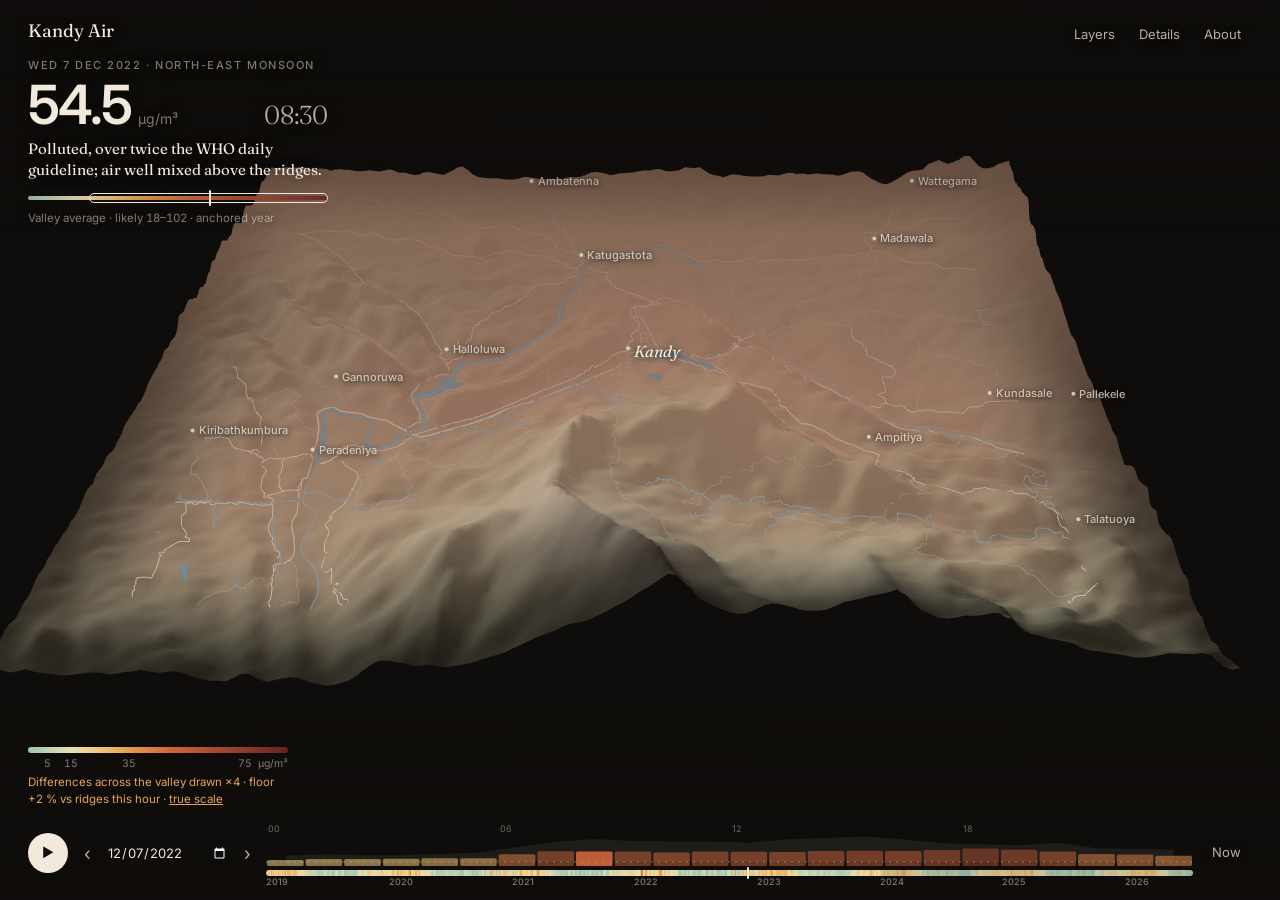
==== index.html @ 382aada0 "Minimal interface, point details, visible within-valley contrast The map is the page. Over it: the h" ====
<!doctype html>
<html lang="en">
<head>
  <meta charset="utf-8" />
  <meta name="viewport" content="width=device-width, initial-scale=1" />
  <title>Kandy Air</title>
  <meta name="description" content="Fine-particle air pollution (PM2.5) over Kandy, Sri Lanka, reconstructed hour by hour at 1 km since 2019: how much, when, and how sure we are about where." />
  <link rel="preconnect" href="https://fonts.googleapis.com" />
  <link rel="preconnect" href="https://fonts.gstatic.com" crossorigin />
  <link href="https://fonts.googleapis.com/css2?family=Fraunces:ital,opsz,wght@0,9..144,300;0,9..144,400;1,9..144,400&family=Inter:wght@400;500;600&display=swap" rel="stylesheet" />
  <link rel="stylesheet" href="css/site.css?v=1793249500" />
  <script type="importmap">{ "imports": { "three": "./js/vendor/three.module.min.js" } }</script>
  <script>window.CITY_ID = 'kandy';</script>
</head>
<body>
  <div id="loading"><p>Filling the valley…</p></div>
  <div id="scene" aria-label="3-D view of the Kandy valley with this hour's PM2.5 drawn as haze. Drag to turn, click a place for its details."></div>
  <canvas id="flat" aria-label="Map of the Kandy valley with this hour's PM2.5"></canvas>
  <div class="shade"></div>

  <!-- the hour, in one glance -->
  <section class="now" aria-live="polite">
    <div class="mark">Kandy Air</div>
    <div class="eyebrow" id="c-date">–</div>
    <div class="val num"><span id="c-val">–</span><small>µg/m³</small><span class="t" id="c-time">–</span></div>
    <p class="say" id="c-say"></p>
    <div class="scale" id="c-scale"><div class="ramp"></div><div class="band" id="c-band"></div><div class="med" id="c-med"></div></div>
    <div class="sub num">Valley average · likely <span id="c-rng">–</span> · <span id="tier">anchored year</span></div>
  </section>

  <nav class="tools">
    <button class="tb" id="open-layers" aria-expanded="false">Layers</button>
    <button class="tb" id="open-details" aria-expanded="false">Details</button>
    <button class="tb" id="open-about">About</button>
  </nav>
  <div class="pop glass" id="layers" hidden>
    <label><input type="checkbox" id="roads-tg" checked /> Roads</label>
    <label><input type="checkbox" id="water-tg" checked /> Rivers &amp; lakes</label>
    <label><input type="checkbox" id="w-conf" /> Where the plausible maps agree</label>
    <label><input type="checkbox" id="true-tg" /> True colour scale (no stretch)</label>
  </div>

  <!-- map key: the honest label for the contrast stretch -->
  <div class="key" id="key">
    <div class="kramp"></div>
    <div class="kt num"><span>5</span><span>15</span><span>35</span><span>75 µg/m³</span></div>
    <button class="kstretch" id="k-stretch" title="Switch to the true colour scale"></button>
  </div>

  <!-- point details: follows its pin -->
  <div class="point glass" id="point" hidden>
    <button class="x" id="point-x" aria-label="Close">×</button>
    <div class="pn" id="pt-name">–</div>
    <div class="pe fine" id="pt-sub">–</div>
    <div class="pv num"><span id="pt-val">–</span><small>µg/m³</small> <span class="pr" id="pt-rel">–</span></div>
    <div class="fine num" id="pt-rng">–</div>
    <svg class="spark" id="pt-spark" aria-label="This spot through the day"></svg>
    <div class="pvd" id="pt-verdict">–</div>
    <button class="lnk" id="pt-csv">Download this day here (CSV)</button>
  </div>

  <!-- time -->
  <section class="time" aria-label="Time">
    <button class="play" id="play" aria-label="Play the day">▶</button>
    <button class="step" id="prev-day" aria-label="Previous day">‹</button>
    <label class="date"><input type="date" id="date" aria-label="Date" /></label>
    <button class="step" id="next-day" aria-label="Next day">›</button>
    <div class="ribbons">
      <div class="day" id="day"><svg id="day-svg"></svg></div>
      <div class="year" id="year"><canvas id="year-cv"></canvas><div id="year-lab"></div></div>
    </div>
    <button class="tb" id="latest">Now</button>
  </section>

  <!-- everything else, closed by default -->
  <aside class="drawer glass" id="drawer" hidden>
    <div class="dhead">
      <div class="tabs" role="tablist">
        <button role="tab" data-tab="air" aria-selected="true">Air</button>
        <button role="tab" data-tab="where" aria-selected="false">Where</button>
        <button role="tab" data-tab="weather" aria-selected="false">Weather</button>
        <button role="tab" data-tab="data" aria-selected="false">Data</button>
      </div>
      <button class="x" id="close-details" aria-label="Close details">×</button>
    </div>
    <div class="body">
      <div class="pane on" id="p-air">
        <p id="air-txt"></p>
        <div class="split"><div class="b" id="c-sb"></div><div class="l" id="c-sl"></div></div>
        <div class="legend2"><span><i style="background:var(--bg-tone)"></i>From outside <b class="num" id="c-pb">–</b></span>
          <span><i style="background:var(--accent)"></i>Made in the valley <b class="num" id="c-pl">–</b></span></div>
        <svg class="mini" id="air-stack" viewBox="0 0 300 120" preserveAspectRatio="none" aria-label="Background and local share through the day"></svg>
        <p class="fine">The split comes from a physical cap on how much of the air can be regional, not from a measured
          source split; across 2019–2023 the valley's own share is about half.</p>
        <div id="air-episode"></div>
        <h4>Documented episodes</h4>
        <div class="chips" id="episodes"></div>
      </div>

      <div class="pane" id="p-where">
        <p id="w-mix"></p>
        <h4>Places</h4>
        <div class="places" id="w-places"></div>
        <h4>Two towns</h4>
        <div class="pair"><select id="town-a" aria-label="First town"></select><span>and</span><select id="town-b" aria-label="Second town"></select></div>
        <div id="w-towns"></div>
        <h4>How sure</h4>
        <p class="fine">How much and when are scaled and fitted to the regulatory station. Where in the valley is physics,
          not measurement: the map's pattern is a satellite surface, stronger where air is trapped under the ridges, and
          its strength is not known. <span id="w-members"></span></p>
        <p class="fine">Kandy's town station reads about twice the Hantana ridge sensor, but mostly by day and least at
          night, when air is most trapped: more likely town traffic or the sensor reading high in humid nights than air
          pooling on the floor, so the map is not sharpened to match it.</p>
      </div>

      <div class="pane" id="p-weather">
        <div class="kv" id="wx-kv"></div>
        <p id="wx-txt"></p>
        <p class="fine" id="wx-cav"></p>
      </div>

      <div class="pane" id="p-data">
        <div class="chips">
          <button class="chip" id="dl-png">Picture of this view</button>
          <button class="chip" id="dl-field">This hour, every 1 km cell (CSV)</button>
          <button class="chip" id="copy-link">Copy a link to this hour</button>
        </div>
        <p class="fine" id="d-tier"></p>
        <p class="fine" id="d-integrity"></p>
        <h4>Credits</h4>
        <div class="kv fine" id="d-credits"></div>
        <p class="fine">Research reconstruction by Daminda Alahakoon (University of Peradeniya). Code and model:
          <a href="https://github.com/daminda1108/kandy_pm25_model">kandy_pm25_model</a>.</p>
      </div>
    </div>
  </aside>

  <div class="modal" id="about" role="dialog" aria-modal="true" aria-labelledby="about-h">
    <article class="glass">
      <button class="x" id="close-about" aria-label="Close">×</button>
      <h2 id="about-h">How it works</h2>
      <p>Each hour the valley's air is built from two parts. A <b>regional background</b> arrives from outside, carried by
        the monsoon winds over the whole island. On top of it the valley <b>adds its own</b>: traffic, cooking, burning,
        held in when the air above the ridges stops mixing.</p>
      <h3>How much, and when</h3>
      <p>The hour-to-hour total comes from a machine-learning model trained on two low-cost sensors near Kandy and driven
        by weather and a global chemistry forecast. Its yearly level comes from satellite estimates, scaled to the Central
        Environmental Authority's Kandy monitoring station; its daily cycle is fitted to that station too. Checked on later
        station years (2022–2023) the level is about right on average (about 1 % low, with wide scatter from day to day);
        day to day it does about as well as a scaled global reanalysis.</p>
      <h3>Where in the valley</h3>
      <p>Nothing measures how the air differs between Kandy's towns: the valley has one regulatory station. The map's
        pattern is physics, not measurement. Its differences are small (a few per cent on a windy afternoon, up to a
        fifth between floor and ridges on a still night), so the map <b>draws them four times stronger</b> to make them
        visible; every number you read is unstretched, and Layers → True colour scale turns the stretch off. In valley
        cities that do have monitoring networks, two places 3–10 km apart usually differ by about 13 %; models learned
        there could not say which of two such places is dirtier.</p>
      <h3>Three kinds of year</h3>
      <p><b>2019–2023</b> are anchored to the satellite level and the station. <b>2024–2026</b> are an extension modelled
        from weather and chemistry: the level there reads about 40 % low against the station, so treat it as uncertain.
        <b>Now</b> shows the latest analysis and a demonstration forecast.</p>
      <h3>Colours</h3>
      <p>Colours are fixed to World Health Organization values (2021): 5 µg/m³ is the annual guideline, 15 the 24-hour
        guideline, 35 and 75 interim targets. The valley average always has its true colour.</p>
    </article>
  </div>

  <script type="module" src="js/app.js?v=1793249500"></script>
</body>
</html>
---- css/site.css ----
/* Kandy Air — design A "The Valley", minimal pass (2026-10-29). The map is the page; the hour is a few lines of
   type over it; time is one slim strip; everything else waits behind Details. Tokens from the phase-0 mock-ups. */
:root {
  --ink-0: #0f0d0b; --ink-1: #17140f; --ink-2: #221e18;
  --ink-line: rgba(242, 233, 220, 0.12);
  --paper: #f2e9dc; --paper-2: rgba(242, 233, 220, 0.74); --paper-3: rgba(242, 233, 220, 0.50);
  --accent: #e8a35a; --cool: #8fc7b2; --bg-tone: #b9a88f;
  --pm-5: #9fc3b2; --pm-15: #e9e1b4; --pm-25: #efc77a; --pm-35: #e59a52; --pm-50: #c9653a; --pm-75: #8e3a2c;
  --ramp: linear-gradient(90deg, var(--pm-5) 0%, var(--pm-15) 16.7%, var(--pm-25) 27.8%, var(--pm-35) 38.9%,
                          var(--pm-50) 55.6%, var(--pm-75) 83.3%, #642420 100%);
  --font-display: 'Fraunces', 'Iowan Old Style', Georgia, serif;
  --font-ui: 'Inter', system-ui, -apple-system, 'Segoe UI', sans-serif;
  --gut: 28px; --blur: saturate(140%) blur(14px);
}
* { box-sizing: border-box; }
html, body { margin: 0; height: 100%; background: var(--ink-0); color: var(--paper); }
body { font: 400 14px/1.5 var(--font-ui); -webkit-font-smoothing: antialiased; overflow: hidden; }
button, select, input { font: inherit; color: inherit; }
a { color: var(--accent); }
[hidden] { display: none !important; }
.num { font-variant-numeric: tabular-nums lining-nums; }
.eyebrow { font: 500 11px/1.3 var(--font-ui); letter-spacing: .14em; text-transform: uppercase; color: var(--paper-3); }
.fine { font-size: 12px; color: var(--paper-3); }
.glass { background: rgba(20, 17, 13, 0.82); backdrop-filter: var(--blur); -webkit-backdrop-filter: var(--blur);
         border: 1px solid var(--ink-line); border-radius: 14px; }
.x { background: none; border: 0; color: var(--paper-3); font-size: 20px; line-height: 1; cursor: pointer; padding: 2px 6px; }
.x:hover { color: var(--paper); }

/* the map */
#scene { position: fixed; inset: 0; }
#scene canvas { display: block; touch-action: none; }
#flat { position: fixed; inset: 0; display: none; }
.no3d #flat { display: block; }
.shade { position: fixed; inset: 0; pointer-events: none;
  background: linear-gradient(180deg, rgba(15,13,11,.72) 0%, rgba(15,13,11,0) 26%, rgba(15,13,11,0) 76%, rgba(15,13,11,.8) 100%); }
.labels { position: absolute; inset: 0; pointer-events: none; overflow: hidden; }
.lbl { position: absolute; left: 0; top: 0; font: 500 11px/1 var(--font-ui); color: var(--paper-2); white-space: nowrap;
       text-shadow: 0 1px 6px rgba(0,0,0,.9); margin: -6px 0 0 8px; transition: opacity .2s; }
.lbl::before { content: ''; position: absolute; left: -8px; top: 3px; width: 4px; height: 4px; border-radius: 50%; background: var(--paper-2); }
.lbl.city { font: 400 italic 16px/1 var(--font-display); color: var(--paper); }
.pin { position: absolute; left: -7px; top: -7px; width: 14px; height: 14px; border-radius: 50%;
       border: 2px solid var(--paper); background: rgba(15,13,11,.35); box-shadow: 0 0 0 5px rgba(242,233,220,.15); }

/* the hour */
.now { position: fixed; left: var(--gut); top: 22px; width: 300px; z-index: 6; text-shadow: 0 1px 12px rgba(0,0,0,.6); }
.mark { font: 400 18px/1 var(--font-display); margin-bottom: 18px; }
.val { margin: 6px 0 2px; font: 600 54px/1 var(--font-ui); letter-spacing: -.03em; display: flex; align-items: baseline; gap: 6px; }
.val small { font: 400 14px var(--font-ui); color: var(--paper-3); letter-spacing: 0; }
.val .t { margin-left: auto; font: 300 26px/1 var(--font-display); letter-spacing: 0; color: var(--paper-2); }
.say { margin: 6px 0 10px; font: 400 15px/1.4 var(--font-display); color: var(--paper); }
.scale { position: relative; height: 16px; }
.scale .ramp { position: absolute; left: 0; right: 0; top: 6px; height: 4px; border-radius: 4px; background: var(--ramp); opacity: .9; }
.scale .band { position: absolute; top: 3px; height: 10px; border: 1.5px solid var(--paper); border-radius: 6px; transition: left .3s, width .3s; }
.scale .med { position: absolute; top: 0; width: 2px; height: 16px; background: var(--paper); border-radius: 2px; transition: left .3s; }
.sub { margin-top: 4px; font-size: 11.5px; color: var(--paper-3); }

/* top-right tools + layers popover */
.tools { position: fixed; top: 18px; right: var(--gut); z-index: 8; display: flex; gap: 2px; }
.tb { background: none; border: 0; color: var(--paper-2); font-size: 13px; padding: 7px 11px; border-radius: 8px; cursor: pointer;
      text-shadow: 0 1px 8px rgba(0,0,0,.7); }
.tb:hover, .tb[aria-expanded="true"] { color: var(--paper); background: rgba(242,233,220,.08); }
.pop { position: fixed; top: 56px; right: var(--gut); z-index: 9; padding: 10px 14px; display: grid; gap: 8px; font-size: 13px; }
.pop label { display: flex; gap: 8px; align-items: center; cursor: pointer; color: var(--paper-2); white-space: nowrap; }
.pop input { accent-color: var(--accent); }

/* map key */
.key { position: fixed; left: var(--gut); bottom: 92px; width: 260px; z-index: 6; }
.kramp { height: 6px; border-radius: 6px; background: var(--ramp); }
.kt { display: flex; justify-content: space-between; font-size: 10.5px; color: var(--paper-3); margin-top: 3px; }
.kt span:nth-child(1) { margin-left: 2%; } /* rough WHO positions on the 0-90 ramp: 5, 15, 35, 75 */
.kstretch { margin-top: 6px; background: none; border: 0; padding: 0; font-size: 11.5px; color: var(--accent); cursor: pointer; text-align: left; }
.kstretch:hover { text-decoration: underline; }

/* point card */
.point { position: fixed; left: 0; top: 0; z-index: 7; width: 240px; padding: 12px 14px 10px; pointer-events: auto; }
.point .x { position: absolute; right: 4px; top: 4px; }
.pn { font: 400 italic 18px/1.15 var(--font-display); padding-right: 18px; }
.pv { margin: 8px 0 0; font: 600 26px/1 var(--font-ui); letter-spacing: -.02em; }
.pv small { font: 400 12px var(--font-ui); color: var(--paper-3); margin-left: 3px; }
.pr { font: 500 12px var(--font-ui); margin-left: 6px; }
.pr.up { color: var(--accent); } .pr.dn { color: var(--cool); } .pr.q { color: var(--paper-3); }
.spark { display: block; width: 100%; height: 44px; margin: 8px 0 4px; }
.pvd { font-size: 12px; color: var(--paper-2); margin-bottom: 6px; }
.lnk { background: none; border: 0; padding: 0; font-size: 11.5px; color: var(--accent); cursor: pointer; }

/* time strip */
.time { position: fixed; left: var(--gut); right: var(--gut); bottom: 18px; z-index: 6; height: 58px;
        display: flex; align-items: center; gap: 8px; }
.play { flex: none; width: 40px; height: 40px; border-radius: 50%; background: var(--paper); color: var(--ink-0); border: 0;
        display: grid; place-items: center; font-size: 13px; cursor: pointer; }
.step { flex: none; background: none; border: 0; color: var(--paper-2); font-size: 18px; width: 22px; cursor: pointer; }
.date input { background: transparent; border: 0; color: var(--paper); font-size: 13px; width: 122px; color-scheme: dark; }
.ribbons { flex: 1; min-width: 0; display: grid; grid-template-rows: 1fr 12px; height: 58px; row-gap: 3px; }
.day { position: relative; min-height: 0; cursor: pointer; }
.day svg { width: 100%; height: 100%; display: block; overflow: visible; }
.year { position: relative; cursor: pointer; }
.year canvas { width: 100%; height: 6px; display: block; border-radius: 3px; }
.year .yl { position: absolute; top: 7px; font: 500 9px/1 var(--font-ui); color: var(--paper-3); }
.year .ext { display: none; }

/* details drawer */
.drawer { position: fixed; right: var(--gut); top: 60px; bottom: 92px; width: 360px; z-index: 7; display: flex; flex-direction: column; }
.dhead { display: flex; align-items: center; padding: 6px 6px 6px 8px; border-bottom: 1px solid var(--ink-line); }
.tabs { display: flex; gap: 2px; flex: 1; }
.tabs button { background: none; border: 0; font: 500 12.5px/1 var(--font-ui); color: var(--paper-3); padding: 8px 10px; border-radius: 8px; cursor: pointer; }
.tabs button[aria-selected="true"] { color: var(--paper); background: rgba(242,233,220,.08); }
.drawer .body { padding: 14px 18px 18px; overflow: auto; flex: 1; }
.pane { display: none; } .pane.on { display: block; }
.drawer h4 { font: 500 11px/1.3 var(--font-ui); letter-spacing: .12em; text-transform: uppercase; color: var(--paper-3); margin: 18px 0 8px; }
.drawer p { color: var(--paper-2); font-size: 13px; margin: 0 0 10px; }
.drawer p.fine { font-size: 12px; color: var(--paper-3); }
.drawer p b { color: var(--paper); font-weight: 500; }
.kv { display: grid; grid-template-columns: 1fr auto; row-gap: 6px; column-gap: 12px; font-size: 13px; margin: 4px 0 10px; }
.kv > span:nth-child(odd) { color: var(--paper-3); }
.split { display: flex; height: 6px; border-radius: 6px; overflow: hidden; margin: 6px 0 6px; background: rgba(242,233,220,.06); }
.split .b { background: var(--bg-tone); } .split .l { background: var(--accent); }
.legend2 { display: flex; justify-content: space-between; gap: 8px; font-size: 12px; color: var(--paper-2); margin-bottom: 8px; }
.legend2 i { display: inline-block; width: 8px; height: 8px; border-radius: 2px; margin-right: 6px; }
svg.mini { width: 100%; height: 90px; display: block; margin: 6px 0 8px; }
.places { display: grid; gap: 6px; }
.place { display: grid; grid-template-columns: 1fr auto; align-items: baseline; padding: 6px 0; border-bottom: 1px solid var(--ink-line); }
.place .nm { font: 400 italic 15px/1.2 var(--font-display); }
.place .vd { font-size: 12px; text-align: right; }
.place .rg { grid-column: 1 / -1; font-size: 11px; color: var(--paper-3); }
.v-up { color: var(--accent); } .v-dn { color: var(--cool); } .v-q { color: var(--paper-2); }
.pair { display: flex; gap: 8px; align-items: center; margin: 4px 0 10px; font-size: 13px; }
select { background: var(--ink-2); border: 1px solid var(--ink-line); border-radius: 8px; padding: 5px 8px; }
.chip { background: rgba(242,233,220,.06); border: 1px solid var(--ink-line); border-radius: 99px; padding: 5px 11px;
        font-size: 12px; cursor: pointer; color: var(--paper-2); }
.chip:hover { color: var(--paper); border-color: rgba(242,233,220,.3); }
.chips { display: flex; flex-wrap: wrap; gap: 6px; margin: 4px 0 12px; }

/* about */
.modal { position: fixed; inset: 0; z-index: 20; background: rgba(15,13,11,.72); display: none; place-items: center; padding: 24px; }
.modal.on { display: grid; }
.modal article { position: relative; max-width: 680px; max-height: 86vh; overflow: auto; padding: 28px 32px; }
.modal .x { position: absolute; right: 10px; top: 10px; }
.modal h2 { font: 300 30px/1.1 var(--font-display); margin: 0 0 14px; }
.modal h3 { font: 400 19px/1.25 var(--font-display); margin: 20px 0 6px; }
.modal p { color: var(--paper-2); font-size: 14px; }

#loading { position: fixed; inset: 0; z-index: 30; display: grid; place-items: center; background: var(--ink-0); transition: opacity .45s; }
#loading.done { opacity: 0; pointer-events: none; }
#loading p { font: 300 22px var(--font-display); color: var(--paper-2); }
#loading .err { color: var(--accent); font: 400 15px var(--font-ui); max-width: 520px; text-align: center; }

/* phone: map fills the screen; the hour on top, time at the bottom, details as a bottom sheet */
@media (max-width: 760px) {
  :root { --gut: 14px; }
  .now { width: auto; right: 120px; top: 14px; }
  .mark { margin-bottom: 10px; font-size: 16px; }
  .val { font-size: 40px; } .val .t { font-size: 20px; }
  .say { font-size: 13.5px; }
  .tools { top: 10px; }
  .tb { padding: 6px 8px; font-size: 12px; }
  .key { bottom: 84px; width: 200px; }
  .time { left: 10px; right: 10px; bottom: 10px; gap: 4px; }
  .date input { width: 104px; font-size: 12px; }
  .step { width: 16px; }
  .drawer { left: 0; right: 0; bottom: 0; top: 34vh; width: auto; border-radius: 16px 16px 0 0; z-index: 12; }
  .point { left: 14px; right: 14px; top: auto; bottom: 78px; width: auto; transform: none !important; }
  .point .spark { height: 36px; }
  .year .yl { display: none; }
  .key { bottom: 78px; }
  body:has(.point:not([hidden])) .key { display: none; }
  .modal article { padding: 22px 20px; }
}
@media (prefers-reduced-motion: reduce) { * { animation: none !important; transition: none !important; } }
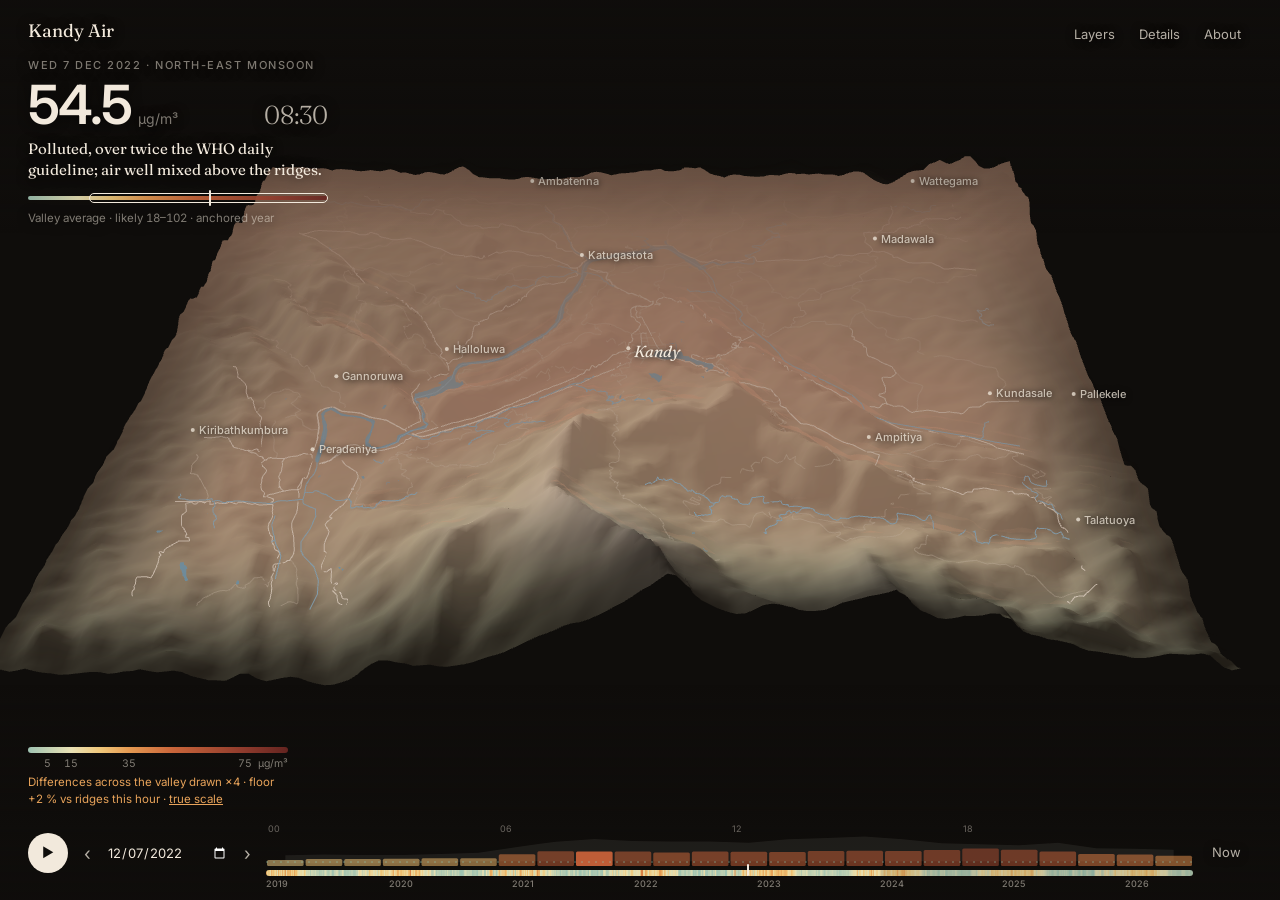
==== commit ca12b578: "UX pass: calmer, faster, more responsive explorer Measured first (localhost: hour 40 ms, day 22 ms, " ====
--- a/index.html
+++ b/index.html
@@ -8,7 +8,7 @@
   <link rel="preconnect" href="https://fonts.googleapis.com" />
   <link rel="preconnect" href="https://fonts.gstatic.com" crossorigin />
   <link href="https://fonts.googleapis.com/css2?family=Fraunces:ital,opsz,wght@0,9..144,300;0,9..144,400;1,9..144,400&family=Inter:wght@400;500;600&display=swap" rel="stylesheet" />
-  <link rel="stylesheet" href="css/site.css?v=1793249500" />
+  <link rel="stylesheet" href="css/site.css?v=1793254900" />
   <script type="importmap">{ "imports": { "three": "./js/vendor/three.module.min.js" } }</script>
   <script>window.CITY_ID = 'kandy';</script>
 </head>
@@ -17,6 +17,8 @@
   <div id="scene" aria-label="3-D view of the Kandy valley with this hour's PM2.5 drawn as haze. Drag to turn, click a place for its details."></div>
   <canvas id="flat" aria-label="Map of the Kandy valley with this hour's PM2.5"></canvas>
   <div class="shade"></div>
+  <div class="tip" id="tip" hidden></div>
+  <div class="busy" id="busy" hidden></div>
 
   <!-- the hour, in one glance -->
   <section class="now" aria-live="polite">
@@ -34,10 +36,14 @@
     <button class="tb" id="open-about">About</button>
   </nav>
   <div class="pop glass" id="layers" hidden>
+    <label><input type="checkbox" id="wx-tg" /> Weather: wind, rain, mixing height</label>
+    <label><input type="checkbox" id="urban-tg" /> Urban development (built-up land)</label>
     <label><input type="checkbox" id="roads-tg" checked /> Roads</label>
     <label><input type="checkbox" id="water-tg" checked /> Rivers &amp; lakes</label>
     <label><input type="checkbox" id="w-conf" /> Where the plausible maps agree</label>
-    <label><input type="checkbox" id="true-tg" /> True colour scale (no stretch)</label>
+    <label><input type="checkbox" id="true-tg" /> True colour scale (no ×4 stretch)</label>
+    <button class="lnk" id="reset-view">Reset the view</button>
+    <p class="fine hint">Drag to turn · scroll or pinch to zoom where you point · right-drag or two fingers to move</p>
   </div>
 
   <!-- map key: the honest label for the contrast stretch -->
@@ -45,18 +51,18 @@
     <div class="kramp"></div>
     <div class="kt num"><span>5</span><span>15</span><span>35</span><span>75 µg/m³</span></div>
     <button class="kstretch" id="k-stretch" title="Switch to the true colour scale"></button>
+    <div class="kline" id="k-wx" hidden></div>
+    <div class="kline" id="k-urban" hidden><i class="sw-urban"></i>Pale ground = built-up land (ESA WorldCover 2021)</div>
   </div>
 
   <!-- point details: follows its pin -->
   <div class="point glass" id="point" hidden>
-    <button class="x" id="point-x" aria-label="Close">×</button>
-    <div class="pn" id="pt-name">–</div>
-    <div class="pe fine" id="pt-sub">–</div>
-    <div class="pv num"><span id="pt-val">–</span><small>µg/m³</small> <span class="pr" id="pt-rel">–</span></div>
-    <div class="fine num" id="pt-rng">–</div>
-    <svg class="spark" id="pt-spark" aria-label="This spot through the day"></svg>
-    <div class="pvd" id="pt-verdict">–</div>
-    <button class="lnk" id="pt-csv">Download this day here (CSV)</button>
+    <div class="phd" id="pt-drag" title="Drag to move"><span class="pn" id="pt-name">–</span>
+      <button class="x" id="point-x" aria-label="Close">×</button></div>
+    <div class="pv num"><span id="pt-val">–</span><small>µg/m³</small><span class="pr" id="pt-rel">–</span></div>
+    <div class="fine num" id="pt-sub">–</div>
+    <svg class="spark" id="pt-spark" aria-label="This spot through the day (dashed: valley average)"></svg>
+    <div class="pft"><span class="fine" id="pt-verdict">–</span><button class="lnk" id="pt-csv">CSV</button></div>
   </div>
 
   <!-- time -->
@@ -165,6 +171,6 @@
     </article>
   </div>
 
-  <script type="module" src="js/app.js?v=1793249500"></script>
+  <script type="module" src="js/app.js?v=1793254900"></script>
 </body>
 </html>
--- a/css/site.css
+++ b/css/site.css
@@ -62,6 +62,21 @@
 .pop { position: fixed; top: 56px; right: var(--gut); z-index: 9; padding: 10px 14px; display: grid; gap: 8px; font-size: 13px; }
 .pop label { display: flex; gap: 8px; align-items: center; cursor: pointer; color: var(--paper-2); white-space: nowrap; }
 .pop input { accent-color: var(--accent); }
+.pop .hint { margin: 2px 0 0; max-width: 240px; white-space: normal; }
+.pop .lnk { text-align: left; }
+.kline { margin-top: 5px; font-size: 11.5px; color: var(--paper-2); display: flex; gap: 6px; align-items: center; }
+.sw-urban { width: 14px; height: 9px; border-radius: 2px; background: rgb(237,227,209); display: inline-block; }
+
+/* hover readout + loading line */
+.tip { position: fixed; left: 0; top: 0; z-index: 9; pointer-events: none; padding: 4px 8px; border-radius: 6px;
+       background: rgba(15,13,11,.86); border: 1px solid var(--ink-line); font-size: 11.5px; color: var(--paper); white-space: nowrap; }
+.tip b { font-weight: 600; }
+.busy { position: fixed; left: 0; right: 0; top: 0; height: 2px; z-index: 30; overflow: hidden; }
+.busy::after { content: ''; position: absolute; top: 0; height: 2px; width: 30%; background: var(--accent);
+               animation: busy 1s ease-in-out infinite; }
+@keyframes busy { 0% { left: -30%; } 100% { left: 100%; } }
+.tb:focus-visible, .play:focus-visible, .step:focus-visible, .chip:focus-visible, .lnk:focus-visible, .tabs button:focus-visible {
+  outline: 2px solid var(--accent); outline-offset: 2px; }
 
 /* map key */
 .key { position: fixed; left: var(--gut); bottom: 92px; width: 260px; z-index: 6; }
@@ -71,16 +86,19 @@
 .kstretch { margin-top: 6px; background: none; border: 0; padding: 0; font-size: 11.5px; color: var(--accent); cursor: pointer; text-align: left; }
 .kstretch:hover { text-decoration: underline; }
 
-/* point card */
-.point { position: fixed; left: 0; top: 0; z-index: 7; width: 240px; padding: 12px 14px 10px; pointer-events: auto; }
-.point .x { position: absolute; right: 4px; top: 4px; }
-.pn { font: 400 italic 18px/1.15 var(--font-display); padding-right: 18px; }
-.pv { margin: 8px 0 0; font: 600 26px/1 var(--font-ui); letter-spacing: -.02em; }
-.pv small { font: 400 12px var(--font-ui); color: var(--paper-3); margin-left: 3px; }
-.pr { font: 500 12px var(--font-ui); margin-left: 6px; }
+/* point card: compact, follows its pin until dragged */
+.point { position: fixed; left: 0; top: 0; z-index: 7; width: 200px; padding: 6px 10px 8px; border-radius: 10px; }
+.phd { display: flex; align-items: center; gap: 6px; cursor: grab; touch-action: none; user-select: none; margin-right: -6px; }
+.phd:active { cursor: grabbing; }
+.pn { flex: 1; font: 400 italic 15px/1.2 var(--font-display); white-space: nowrap; overflow: hidden; text-overflow: ellipsis; }
+.point .x { font-size: 17px; padding: 0 4px; }
+.pv { margin: 2px 0 0; font: 600 20px/1.1 var(--font-ui); letter-spacing: -.02em; display: flex; align-items: baseline; gap: 3px; }
+.pv small { font: 400 11px var(--font-ui); color: var(--paper-3); }
+.pr { font: 500 11.5px var(--font-ui); margin-left: auto; }
 .pr.up { color: var(--accent); } .pr.dn { color: var(--cool); } .pr.q { color: var(--paper-3); }
-.spark { display: block; width: 100%; height: 44px; margin: 8px 0 4px; }
-.pvd { font-size: 12px; color: var(--paper-2); margin-bottom: 6px; }
+.point .fine { font-size: 11px; }
+.spark { display: block; width: 100%; height: 30px; margin: 4px 0 2px; }
+.pft { display: flex; justify-content: space-between; align-items: baseline; gap: 8px; }
 .lnk { background: none; border: 0; padding: 0; font-size: 11.5px; color: var(--accent); cursor: pointer; }
 
 /* time strip */
@@ -91,11 +109,12 @@
 .step { flex: none; background: none; border: 0; color: var(--paper-2); font-size: 18px; width: 22px; cursor: pointer; }
 .date input { background: transparent; border: 0; color: var(--paper); font-size: 13px; width: 122px; color-scheme: dark; }
 .ribbons { flex: 1; min-width: 0; display: grid; grid-template-rows: 1fr 12px; height: 58px; row-gap: 3px; }
-.day { position: relative; min-height: 0; cursor: pointer; }
+.day { position: relative; min-height: 0; cursor: ew-resize; touch-action: none; }
 .day svg { width: 100%; height: 100%; display: block; overflow: visible; }
-.year { position: relative; cursor: pointer; }
+.year { position: relative; cursor: ew-resize; touch-action: none; padding: 3px 0; margin: -3px 0; }
 .year canvas { width: 100%; height: 6px; display: block; border-radius: 3px; }
-.year .yl { position: absolute; top: 7px; font: 500 9px/1 var(--font-ui); color: var(--paper-3); }
+.year:hover canvas { height: 8px; margin-top: -1px; }
+.year .yl { position: absolute; top: 12px; font: 500 9px/1 var(--font-ui); color: var(--paper-3); }
 .year .ext { display: none; }
 
 /* details drawer */
@@ -159,7 +178,6 @@
   .step { width: 16px; }
   .drawer { left: 0; right: 0; bottom: 0; top: 34vh; width: auto; border-radius: 16px 16px 0 0; z-index: 12; }
   .point { left: 14px; right: 14px; top: auto; bottom: 78px; width: auto; transform: none !important; }
-  .point .spark { height: 36px; }
   .year .yl { display: none; }
   .key { bottom: 78px; }
   body:has(.point:not([hidden])) .key { display: none; }
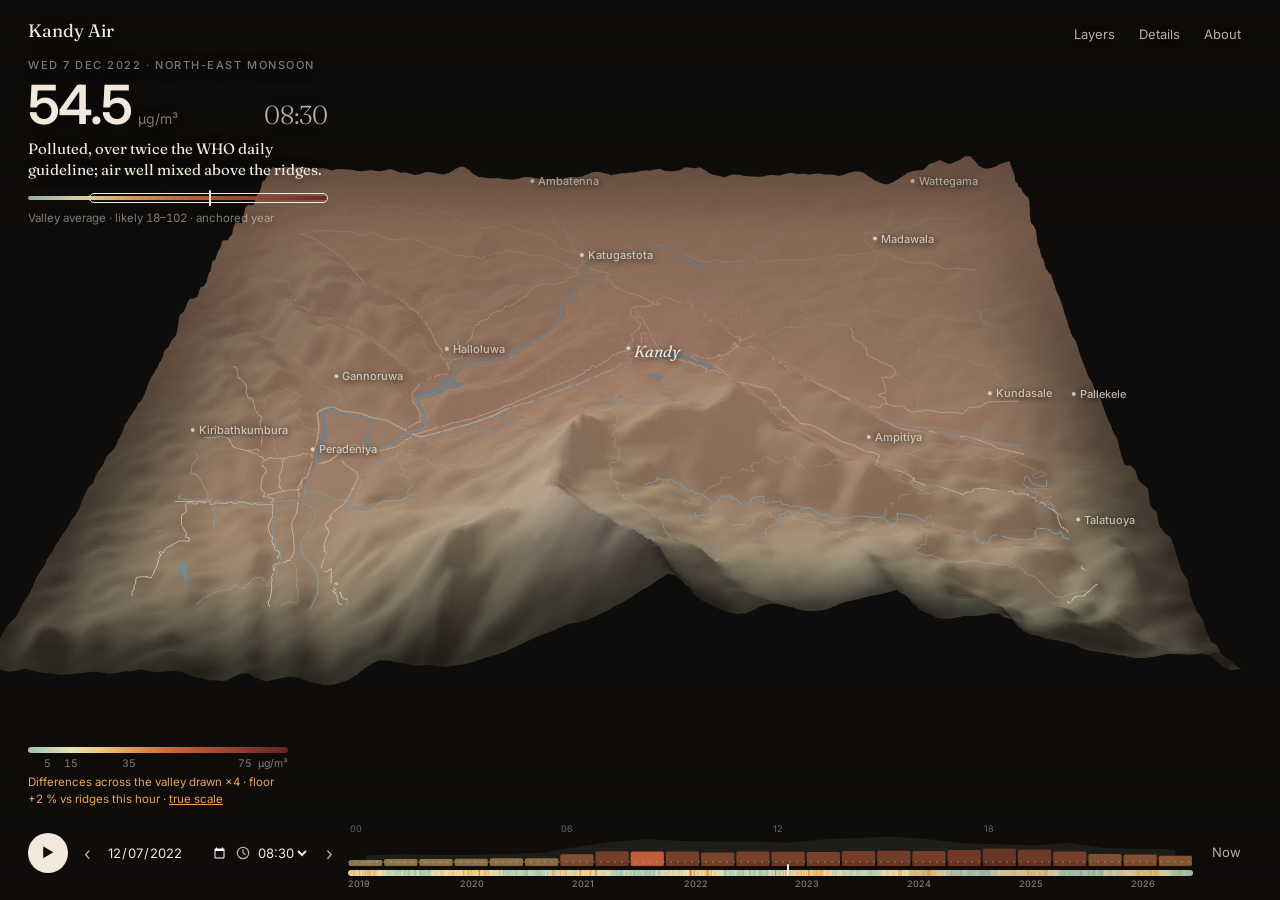
==== commit fddafd15: "Clock: pick the time of day from the time strip A clock-labelled selector beside the date (00:30 ..." ====
--- a/index.html
+++ b/index.html
@@ -8,7 +8,7 @@
   <link rel="preconnect" href="https://fonts.googleapis.com" />
   <link rel="preconnect" href="https://fonts.gstatic.com" crossorigin />
   <link href="https://fonts.googleapis.com/css2?family=Fraunces:ital,opsz,wght@0,9..144,300;0,9..144,400;1,9..144,400&family=Inter:wght@400;500;600&display=swap" rel="stylesheet" />
-  <link rel="stylesheet" href="css/site.css?v=1793254900" />
+  <link rel="stylesheet" href="css/site.css?v=1793255500" />
   <script type="importmap">{ "imports": { "three": "./js/vendor/three.module.min.js" } }</script>
   <script>window.CITY_ID = 'kandy';</script>
 </head>
@@ -70,6 +70,7 @@
     <button class="play" id="play" aria-label="Play the day">▶</button>
     <button class="step" id="prev-day" aria-label="Previous day">‹</button>
     <label class="date"><input type="date" id="date" aria-label="Date" /></label>
+    <label class="clock" title="Time of day (Sri Lanka time)"><svg viewBox="0 0 16 16" aria-hidden="true"><circle cx="8" cy="8" r="6.5"/><path d="M8 4v4l2.6 1.6"/></svg><select id="hour" aria-label="Time of day"></select></label>
     <button class="step" id="next-day" aria-label="Next day">›</button>
     <div class="ribbons">
       <div class="day" id="day"><svg id="day-svg"></svg></div>
@@ -171,6 +172,6 @@
     </article>
   </div>
 
-  <script type="module" src="js/app.js?v=1793254900"></script>
+  <script type="module" src="js/app.js?v=1793255500"></script>
 </body>
 </html>
--- a/css/site.css
+++ b/css/site.css
@@ -108,6 +108,10 @@
         display: grid; place-items: center; font-size: 13px; cursor: pointer; }
 .step { flex: none; background: none; border: 0; color: var(--paper-2); font-size: 18px; width: 22px; cursor: pointer; }
 .date input { background: transparent; border: 0; color: var(--paper); font-size: 13px; width: 122px; color-scheme: dark; }
+.clock { display: inline-flex; align-items: center; gap: 4px; color: var(--paper-2); }
+.clock svg { width: 14px; height: 14px; fill: none; stroke: currentColor; stroke-width: 1.4; stroke-linecap: round; }
+.clock select { background: transparent; border: 0; padding: 2px 0; font-size: 13px; color: var(--paper); cursor: pointer; color-scheme: dark; }
+.clock select option { background: var(--ink-2); }
 .ribbons { flex: 1; min-width: 0; display: grid; grid-template-rows: 1fr 12px; height: 58px; row-gap: 3px; }
 .day { position: relative; min-height: 0; cursor: ew-resize; touch-action: none; }
 .day svg { width: 100%; height: 100%; display: block; overflow: visible; }
@@ -175,6 +179,7 @@
   .key { bottom: 84px; width: 200px; }
   .time { left: 10px; right: 10px; bottom: 10px; gap: 4px; }
   .date input { width: 104px; font-size: 12px; }
+  .clock svg { display: none; } .clock select { font-size: 12px; }
   .step { width: 16px; }
   .drawer { left: 0; right: 0; bottom: 0; top: 34vh; width: auto; border-radius: 16px 16px 0 0; z-index: 12; }
   .point { left: 14px; right: 14px; top: auto; bottom: 78px; width: auto; transform: none !important; }
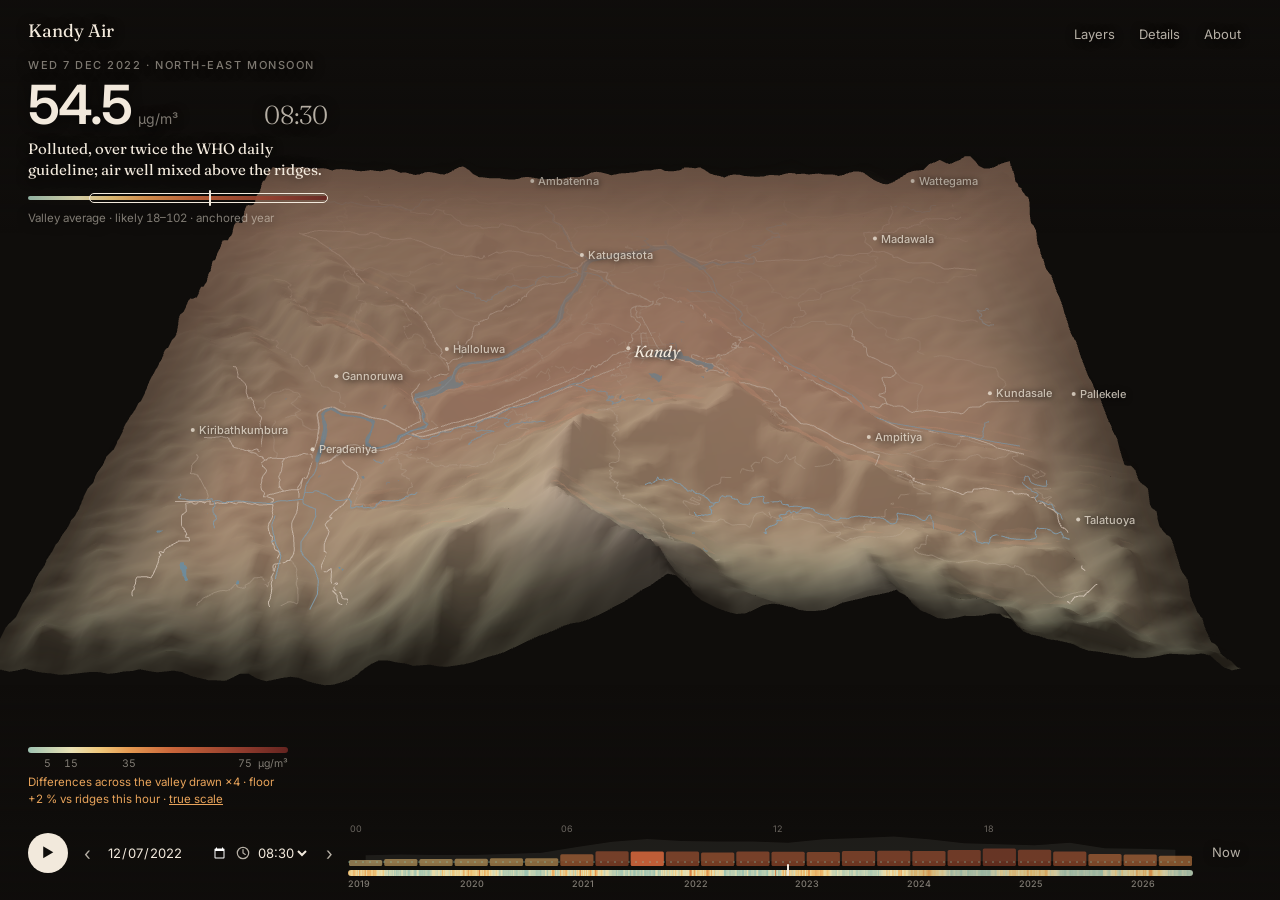
==== commit 21bbe37f: "2025-26 day-to-day timing from the CEA island network (framework F.163) From mid-2025, on days when " ====
--- a/index.html
+++ b/index.html
@@ -8,7 +8,7 @@
   <link rel="preconnect" href="https://fonts.googleapis.com" />
   <link rel="preconnect" href="https://fonts.gstatic.com" crossorigin />
   <link href="https://fonts.googleapis.com/css2?family=Fraunces:ital,opsz,wght@0,9..144,300;0,9..144,400;1,9..144,400&family=Inter:wght@400;500;600&display=swap" rel="stylesheet" />
-  <link rel="stylesheet" href="css/site.css?v=1793255500" />
+  <link rel="stylesheet" href="css/site.css?v=1793258500" />
   <script type="importmap">{ "imports": { "three": "./js/vendor/three.module.min.js" } }</script>
   <script>window.CITY_ID = 'kandy';</script>
 </head>
@@ -37,7 +37,6 @@
   </nav>
   <div class="pop glass" id="layers" hidden>
     <label><input type="checkbox" id="wx-tg" /> Weather: wind, rain, mixing height</label>
-    <label><input type="checkbox" id="urban-tg" /> Urban development (built-up land)</label>
     <label><input type="checkbox" id="roads-tg" checked /> Roads</label>
     <label><input type="checkbox" id="water-tg" checked /> Rivers &amp; lakes</label>
     <label><input type="checkbox" id="w-conf" /> Where the plausible maps agree</label>
@@ -52,7 +51,6 @@
     <div class="kt num"><span>5</span><span>15</span><span>35</span><span>75 µg/m³</span></div>
     <button class="kstretch" id="k-stretch" title="Switch to the true colour scale"></button>
     <div class="kline" id="k-wx" hidden></div>
-    <div class="kline" id="k-urban" hidden><i class="sw-urban"></i>Pale ground = built-up land (ESA WorldCover 2021)</div>
   </div>
 
   <!-- point details: follows its pin -->
@@ -164,7 +162,9 @@
         there could not say which of two such places is dirtier.</p>
       <h3>Three kinds of year</h3>
       <p><b>2019–2023</b> are anchored to the satellite level and the station. <b>2024–2026</b> are an extension modelled
-        from weather and chemistry: the level there reads about 40 % low against the station, so treat it as uncertain.
+        from weather and chemistry; from mid-2025 their day-to-day ups and downs follow the CEA air-quality network in
+        nearby towns. Their level reads about 40 % low against the Kandy station, which has itself read higher since it
+        restarted in late 2022, so treat the level as uncertain.
         <b>Now</b> shows the latest analysis and a demonstration forecast.</p>
       <h3>Colours</h3>
       <p>Colours are fixed to World Health Organization values (2021): 5 µg/m³ is the annual guideline, 15 the 24-hour
@@ -172,6 +172,6 @@
     </article>
   </div>
 
-  <script type="module" src="js/app.js?v=1793255500"></script>
+  <script type="module" src="js/app.js?v=1793258500"></script>
 </body>
 </html>
--- a/css/site.css
+++ b/css/site.css
@@ -65,7 +65,6 @@
 .pop .hint { margin: 2px 0 0; max-width: 240px; white-space: normal; }
 .pop .lnk { text-align: left; }
 .kline { margin-top: 5px; font-size: 11.5px; color: var(--paper-2); display: flex; gap: 6px; align-items: center; }
-.sw-urban { width: 14px; height: 9px; border-radius: 2px; background: rgb(237,227,209); display: inline-block; }
 
 /* hover readout + loading line */
 .tip { position: fixed; left: 0; top: 0; z-index: 9; pointer-events: none; padding: 4px 8px; border-radius: 6px;
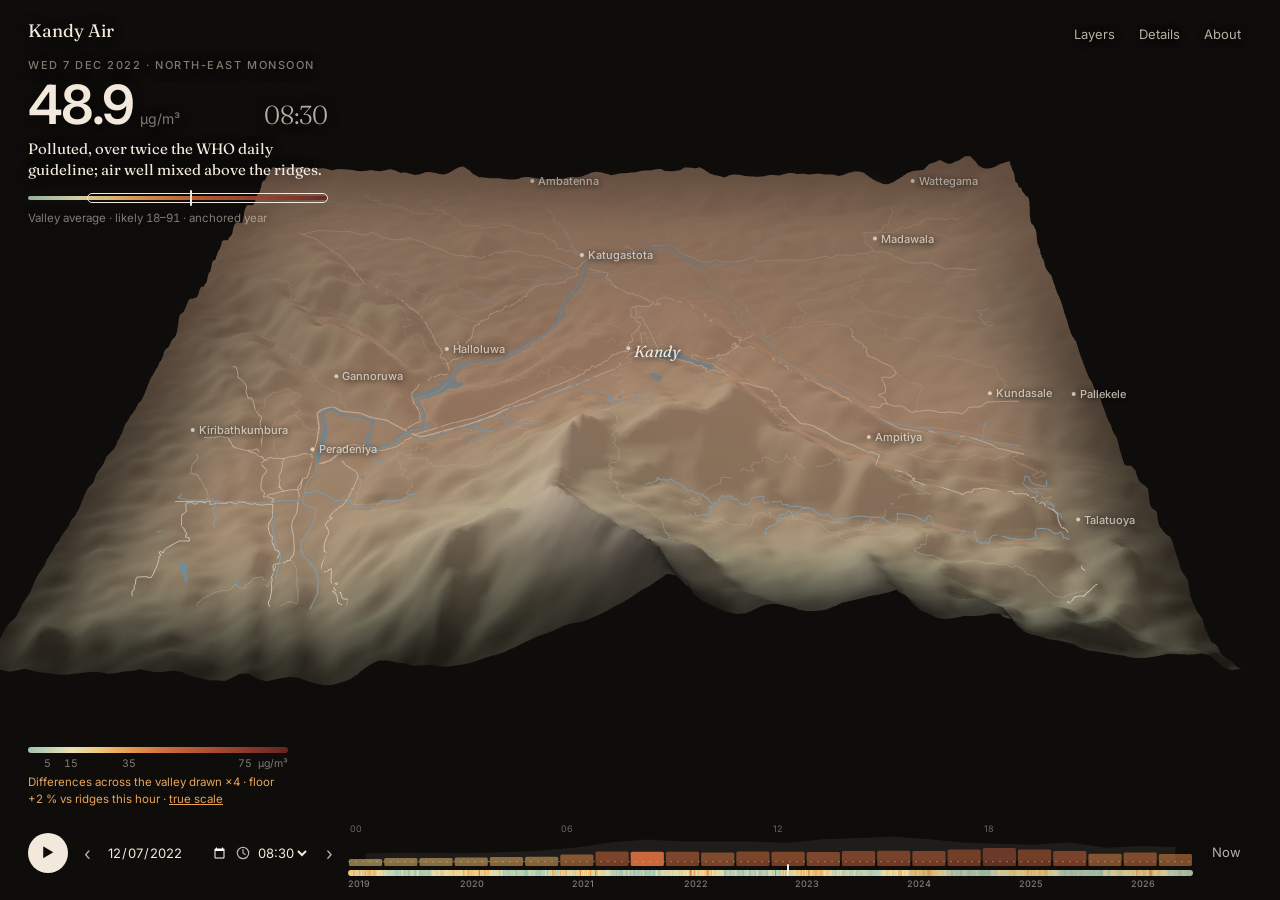
==== commit e2ee8658: "Weekly rhythm (F.167): re-export with Sunday/holiday mornings fitted to the CEA station; About text;" ====
--- a/index.html
+++ b/index.html
@@ -8,7 +8,7 @@
   <link rel="preconnect" href="https://fonts.googleapis.com" />
   <link rel="preconnect" href="https://fonts.gstatic.com" crossorigin />
   <link href="https://fonts.googleapis.com/css2?family=Fraunces:ital,opsz,wght@0,9..144,300;0,9..144,400;1,9..144,400&family=Inter:wght@400;500;600&display=swap" rel="stylesheet" />
-  <link rel="stylesheet" href="css/site.css?v=1793258500" />
+  <link rel="stylesheet" href="css/site.css?v=1793349600" />
   <script type="importmap">{ "imports": { "three": "./js/vendor/three.module.min.js" } }</script>
   <script>window.CITY_ID = 'kandy';</script>
 </head>
@@ -150,7 +150,8 @@
       <h3>How much, and when</h3>
       <p>The hour-to-hour total comes from a machine-learning model trained on two low-cost sensors near Kandy and driven
         by weather and a global chemistry forecast. Its yearly level comes from satellite estimates, scaled to the Central
-        Environmental Authority's Kandy monitoring station; its daily cycle is fitted to that station too. Checked on later
+        Environmental Authority's Kandy monitoring station; its daily cycle and its weekly rhythm (quieter Sunday and
+        holiday mornings, including Poya days) are fitted to that station too. Checked on later
         station years (2022–2023) the level is about right on average (about 1 % low, with wide scatter from day to day);
         day to day it does about as well as a scaled global reanalysis.</p>
       <h3>Where in the valley</h3>
@@ -172,6 +173,6 @@
     </article>
   </div>
 
-  <script type="module" src="js/app.js?v=1793258500"></script>
+  <script type="module" src="js/app.js?v=1793349600"></script>
 </body>
 </html>
